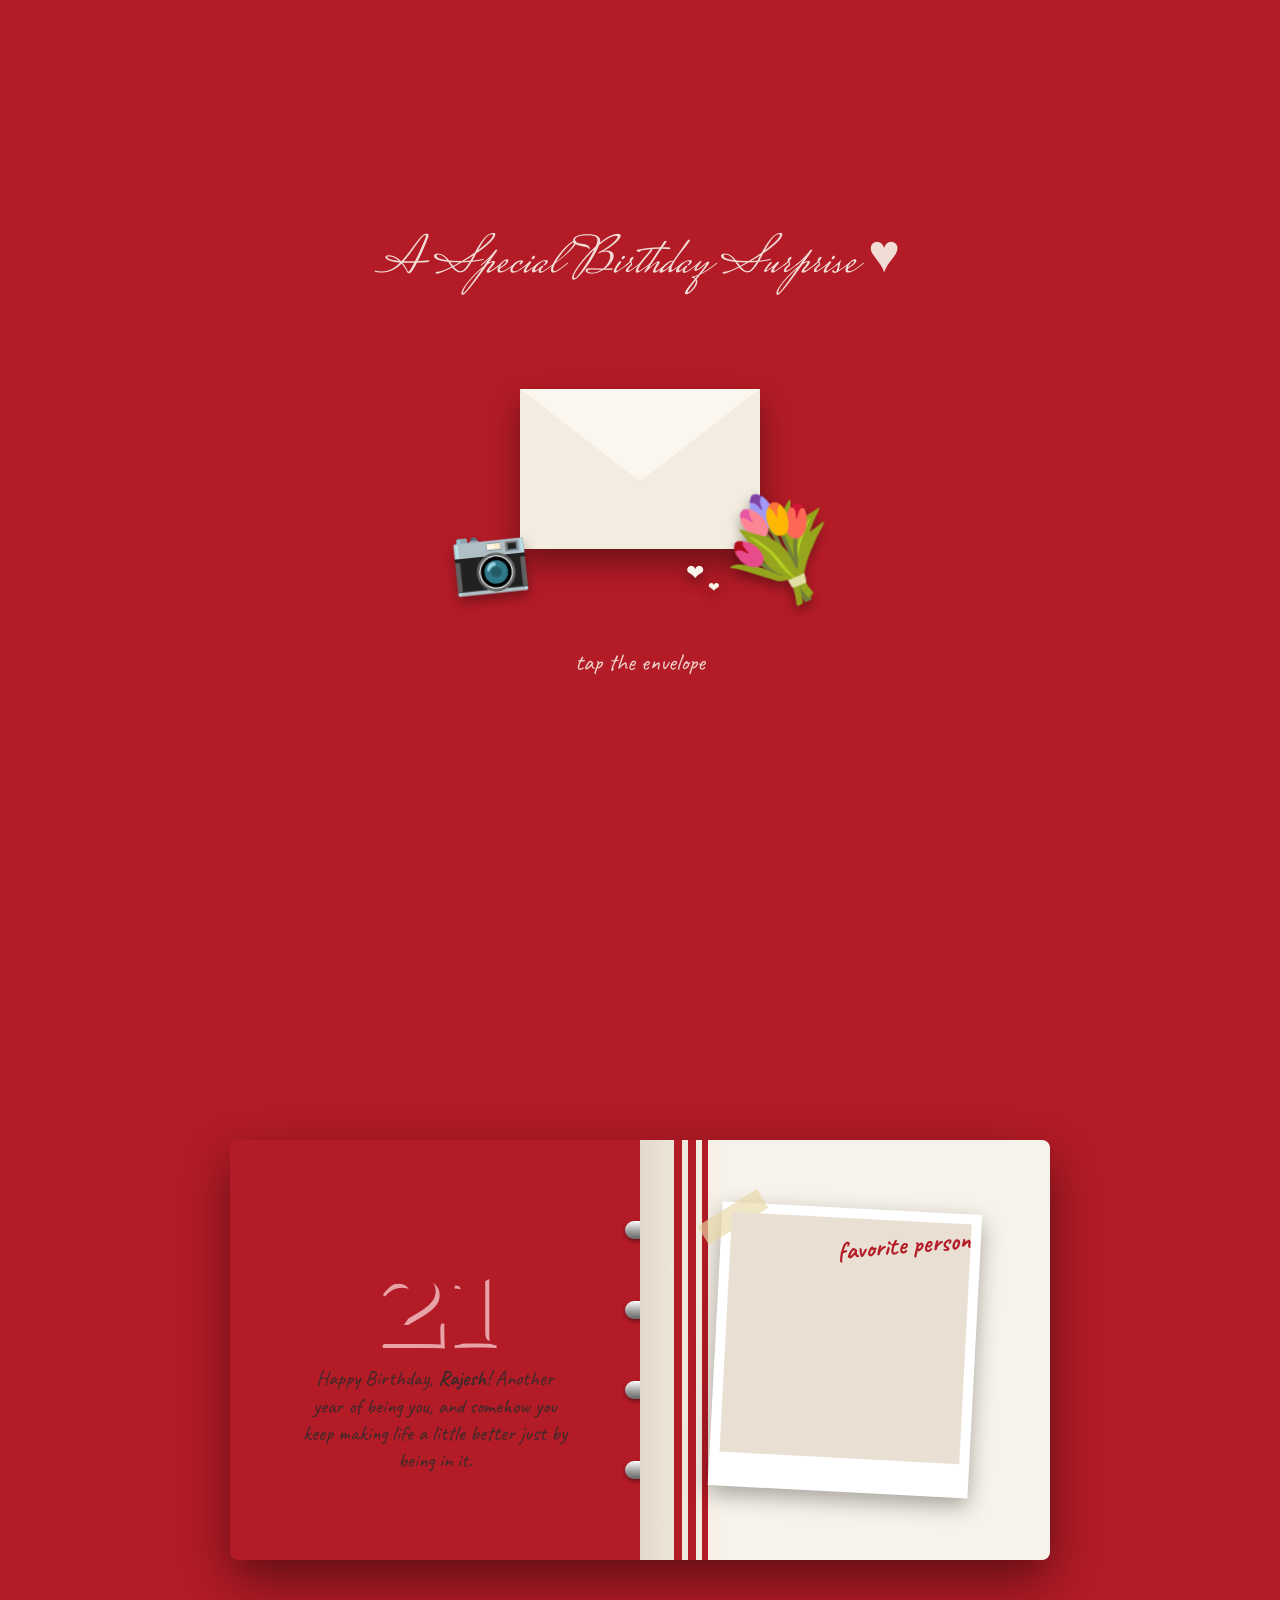
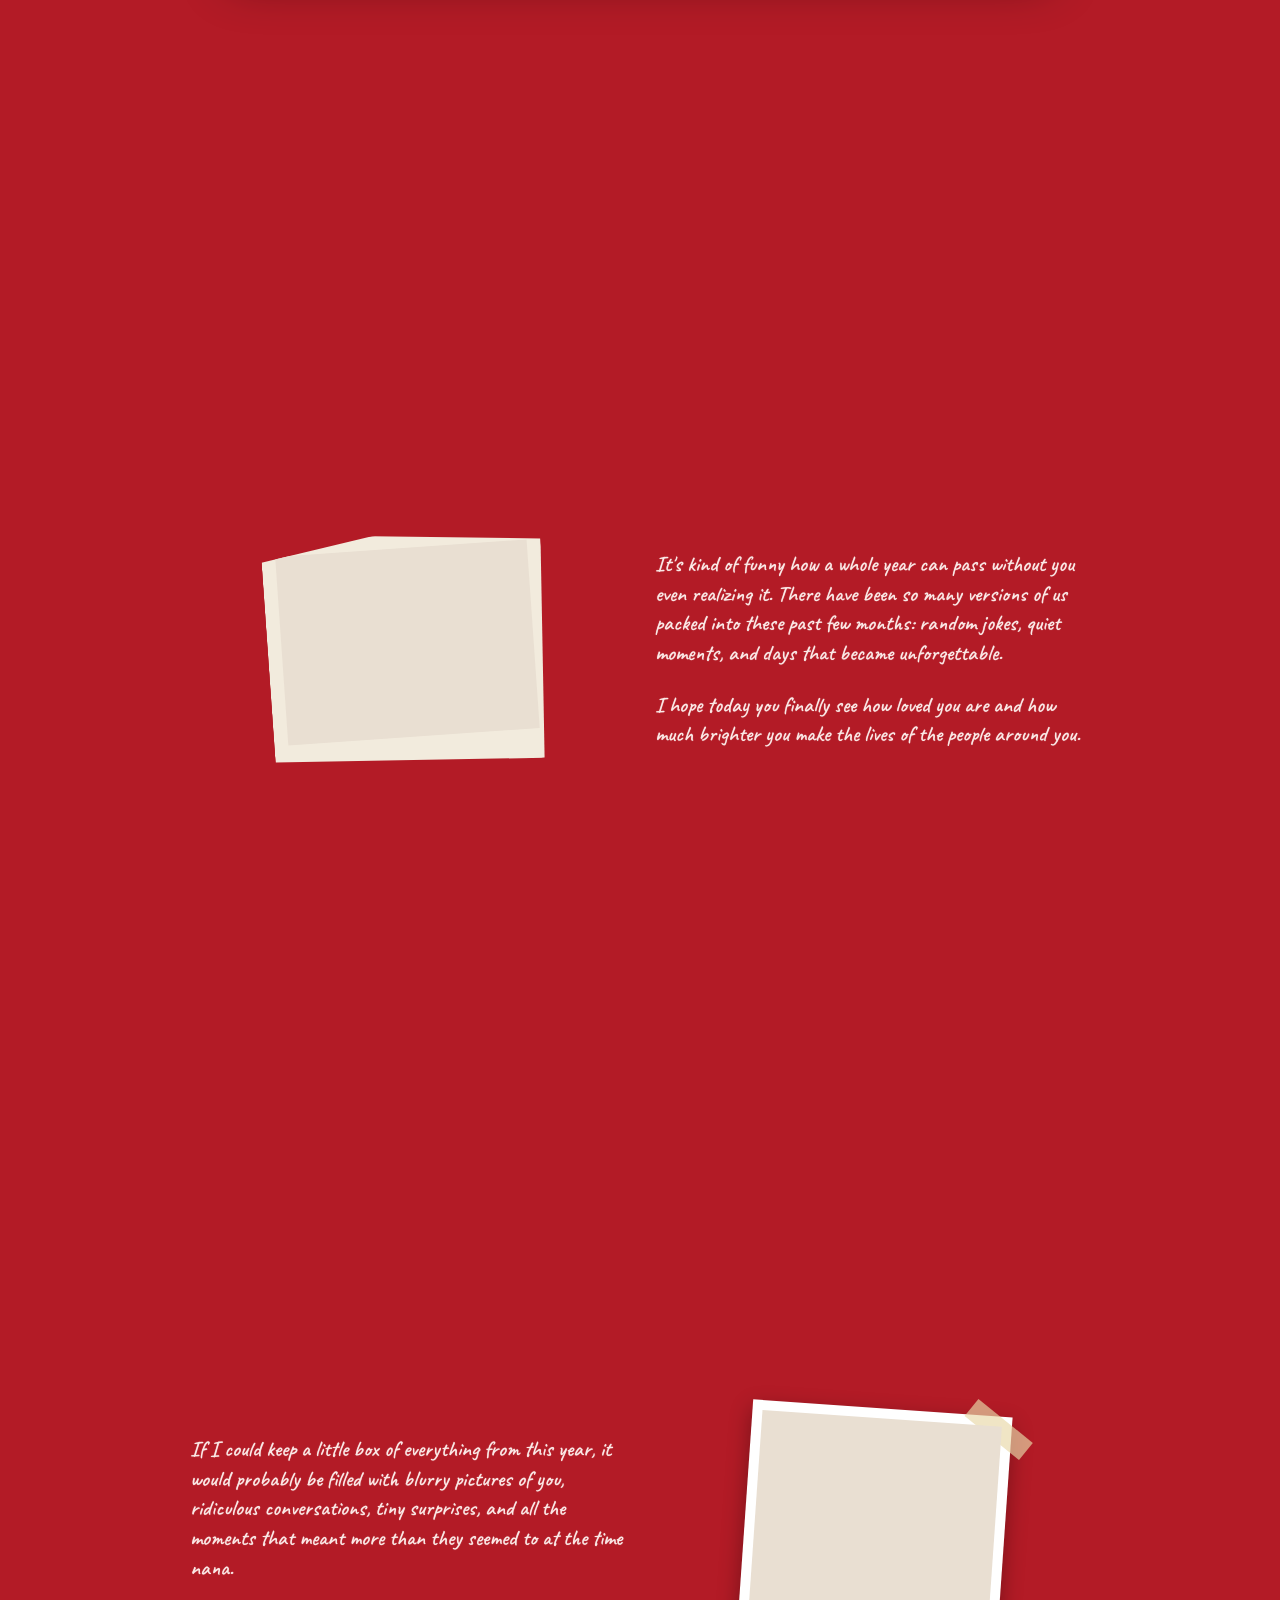
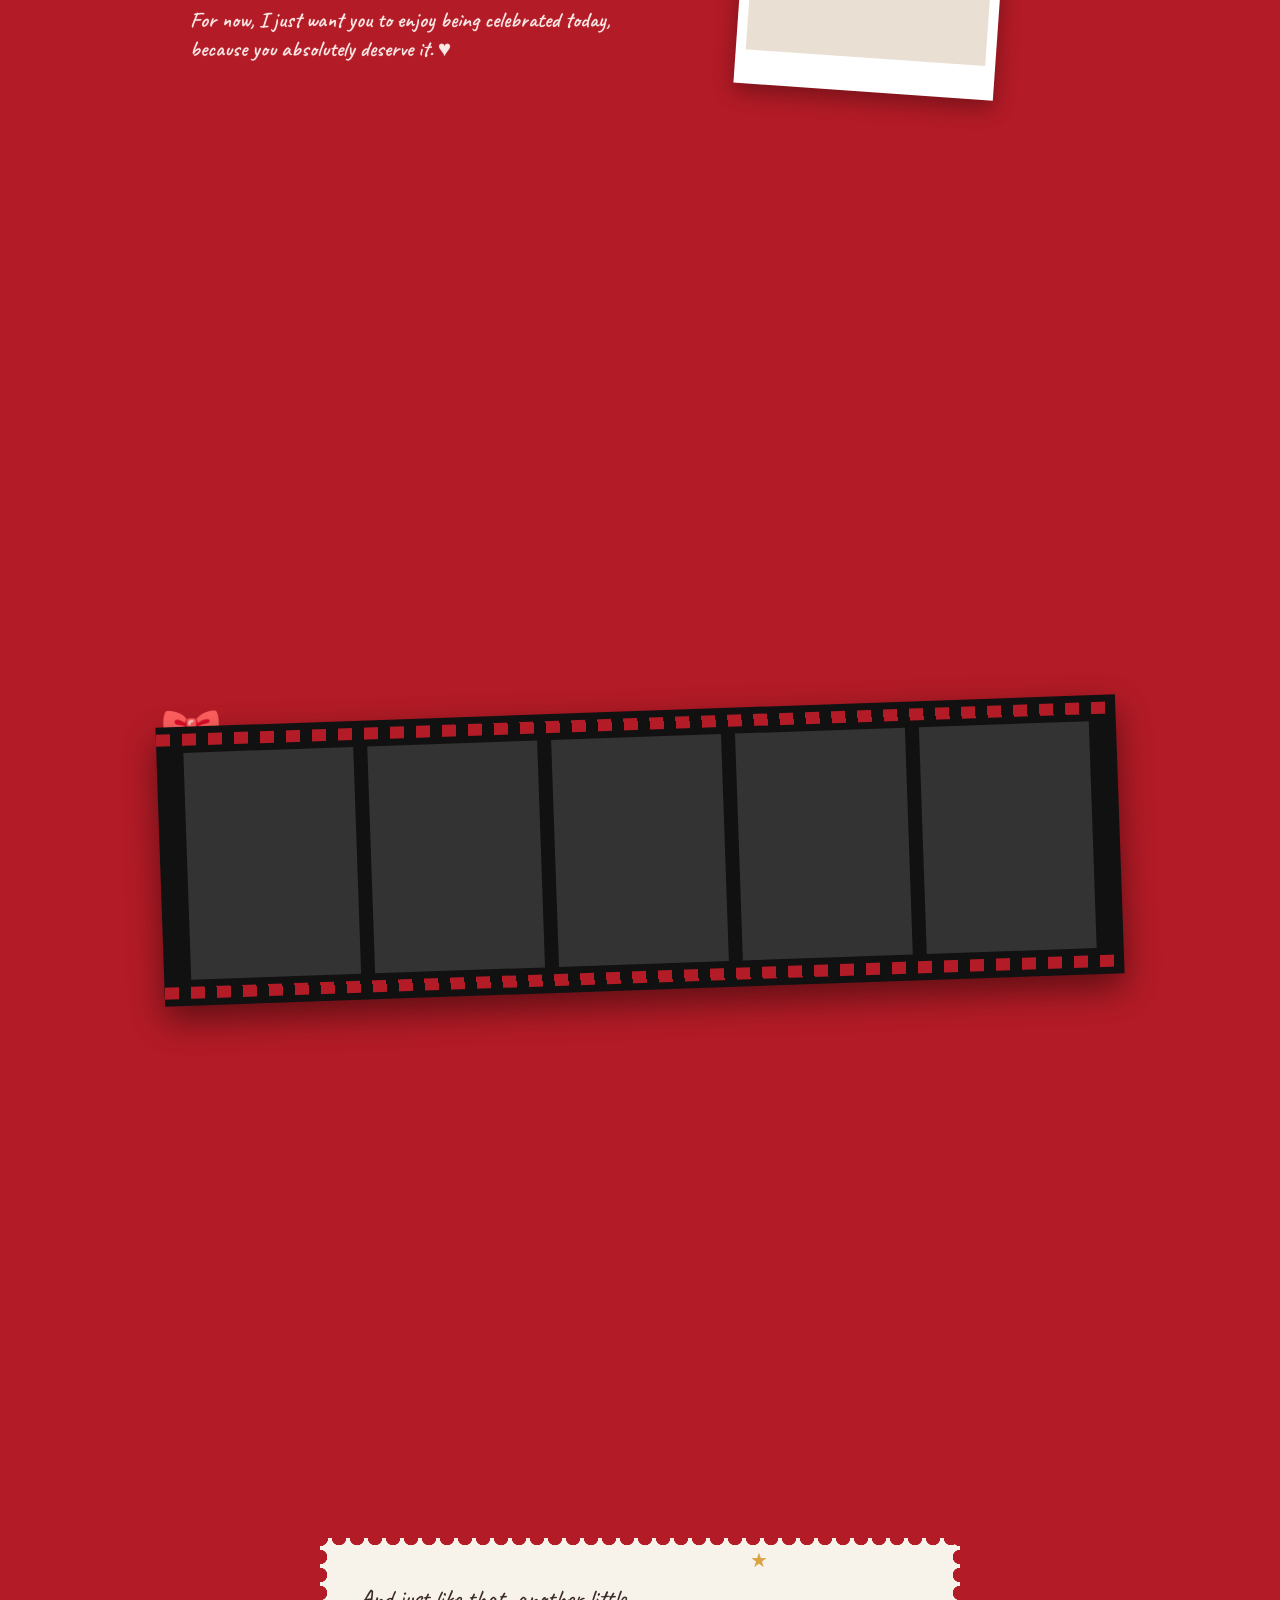
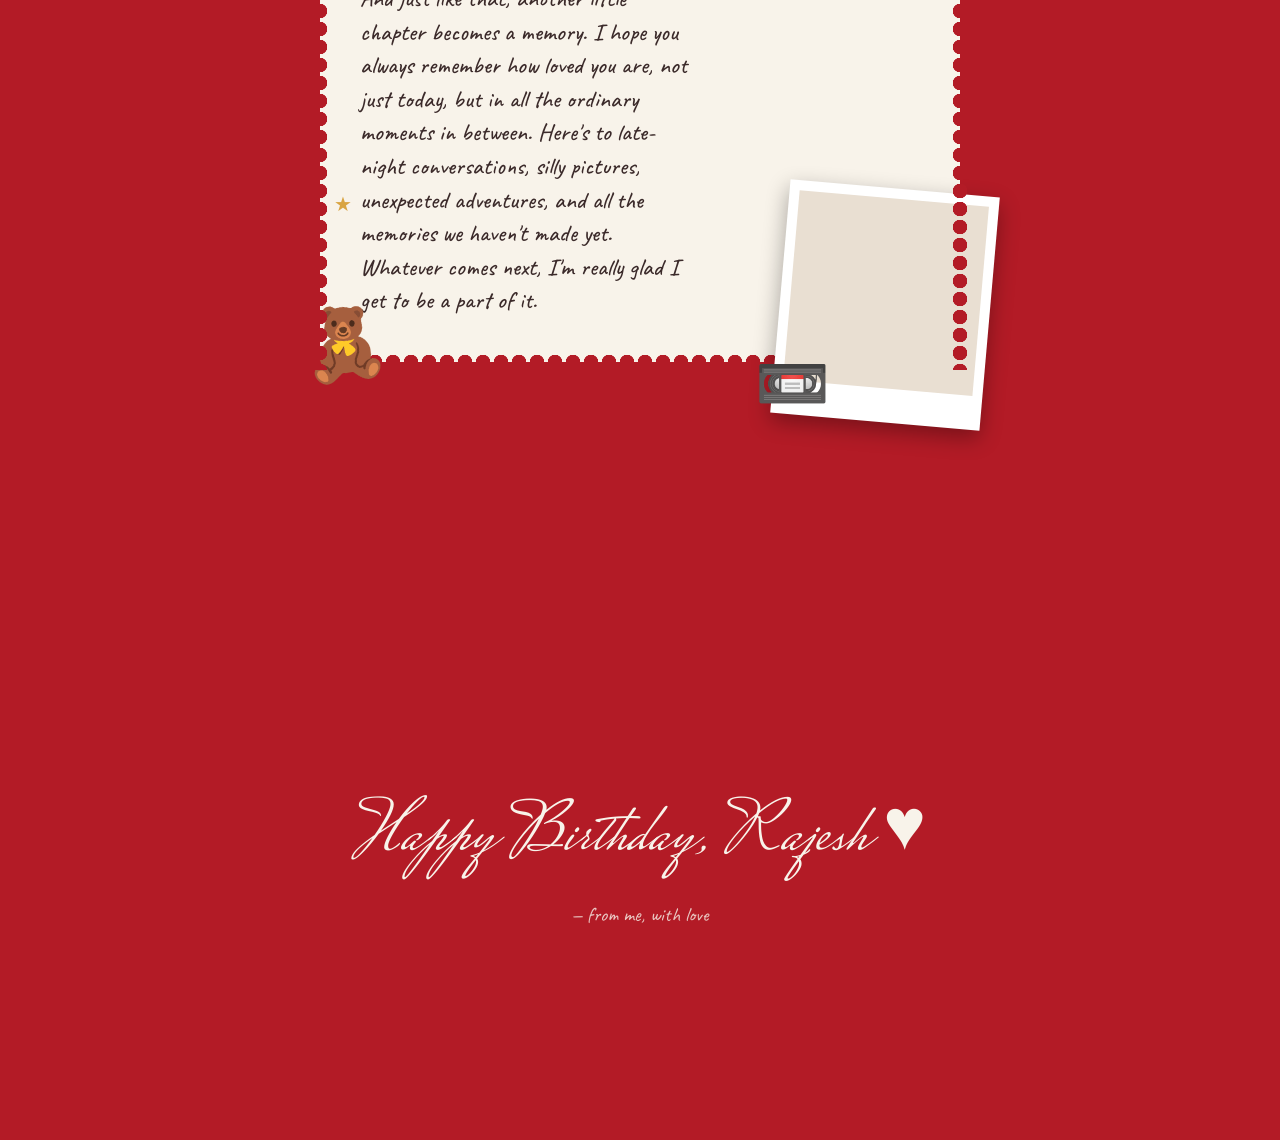
==== index.html @ aa7fc4a8 "Rename birthday.html to index.html" ====
<!DOCTYPE html>
<html lang="en">
<head>
<meta charset="utf-8">
<meta name="viewport" content="width=device-width, initial-scale=1, viewport-fit=cover">
<title>Happy Birthday</title>
<link rel="preconnect" href="https://fonts.googleapis.com">
<link href="https://fonts.googleapis.com/css2?family=Mrs+Saint+Delafield&family=Caveat:wght@500;700&family=Playfair+Display:wght@700;900&family=Special+Elite&display=swap" rel="stylesheet">
<style>
:root{--red:#b31b26;--red-d:#8f1420;--cream:#f8f3ea;--ink:#3b2a2a;--hand:'Caveat','Bradley Hand',cursive;--script:'Mrs Saint Delafield','Snell Roundhand',cursive;--serif:'Playfair Display',Georgia,serif;--type:'Special Elite','Courier New',monospace;box-sizing:border-box;padding-top:env(safe-area-inset-top,0px);padding-bottom:env(safe-area-inset-bottom,0px)}
@media (prefers-color-scheme:dark){:root:not([data-theme="light"]){--red:#9e1722;--red-d:#7a1019}}
:root[data-theme="dark"]{--red:#9e1722;--red-d:#7a1019}
*{box-sizing:border-box}
html{height:100%;scroll-padding-top:env(safe-area-inset-top,0px)}
body{margin:0;background:var(--red);color:var(--cream);font-family:var(--hand);font-size:22px;overflow-x:hidden}
body::before{content:"";position:fixed;inset:0 0 auto;height:env(safe-area-inset-top,0px);background:var(--red);z-index:10}
section{min-height:100vh;display:grid;place-items:center;padding:48px 20px;position:relative}
.paper{background:var(--cream);color:var(--ink)}
/* photos */
.photo{position:relative;background:#e9dfd2 center/cover no-repeat;cursor:pointer;display:grid;place-items:center;text-align:center;font:16px var(--hand);color:#7a6a63;overflow:hidden}
.photo input{display:none}
.photo.has span{display:none}
.polaroid{background:#fff;padding:10px 10px 34px;box-shadow:0 8px 22px #0005;width:min(260px,70vw)}
.polaroid .photo{aspect-ratio:1}
.tape{position:absolute;width:70px;height:22px;background:#e9d9a8aa;transform:rotate(-35deg)}
/* 1 hero */
#hero{text-align:center}
#hero h1{font:400 clamp(26px,5vw,34px) var(--script);margin:0 0 24px;opacity:.9;font-size:clamp(38px,8vw,54px)}
.scene{position:relative;width:min(380px,88vw);height:300px;margin:auto}
.env{position:absolute;left:50%;top:60px;width:240px;height:160px;margin-left:-120px;cursor:pointer;perspective:700px;border:0;background:none;padding:0}
.env .back{position:absolute;inset:0;background:#e7ddd0;border-radius:4px;box-shadow:0 14px 30px #0006}
.env .card{position:absolute;left:14px;right:14px;top:10px;height:140px;background:var(--cream);color:var(--ink);display:grid;place-items:center;font:400 44px/1 var(--script);transition:transform .9s .35s cubic-bezier(.3,.8,.3,1);z-index:2}
.env .front{position:absolute;inset:0;z-index:3;background:linear-gradient(#0000 0 0),var(--cream);clip-path:polygon(0 0,50% 55%,100% 0,100% 100%,0 100%);background:#f3ece0;pointer-events:none}
.env .flap{position:absolute;left:0;right:0;top:0;height:92px;background:#fbf7ef;clip-path:polygon(0 0,100% 0,50% 100%);transform-origin:top;transition:transform .5s,z-index 0s .25s;z-index:4;box-shadow:0 2px 6px #0003}
.env.open .flap{transform:rotateX(180deg);z-index:1}
.env.open .card{transform:translateY(-95px) rotate(-2deg)}
.sticker{position:absolute;font-size:64px;filter:drop-shadow(0 6px 6px #0005);pointer-events:none}
.s-cam{left:0;bottom:30px;transform:rotate(-6deg)}
.s-bq{right:-4px;bottom:20px;font-size:92px;transform:rotate(8deg)}
.s-h{font-size:22px}
.hint{margin-top:18px;font-size:24px;opacity:.85}
.hint.go{animation:bob 1.6s infinite}
@keyframes bob{50%{transform:translateY(6px)}}
/* 2 binder */
.binder{display:grid;grid-template-columns:1fr 1fr;width:min(820px,94vw);min-height:420px;border-radius:8px;box-shadow:0 20px 50px #0007;position:relative}
.binder .pg{padding:34px 30px;position:relative;display:flex;flex-direction:column;align-items:center;justify-content:center;text-align:center;gap:10px}
.binder .pg:first-child{border-radius:8px 0 0 8px;background:linear-gradient(90deg,var(--cream) 80%,#e4dacb)}
.binder .pg:last-child{border-radius:0 8px 8px 0;background:linear-gradient(270deg,var(--cream) 80%,#e4dacb)}
.rings{position:absolute;left:50%;top:0;bottom:0;width:30px;margin-left:-15px;display:flex;flex-direction:column;justify-content:space-around;padding:50px 0}
.rings i{height:18px;border-radius:9px;background:linear-gradient(#fff,#9a9a9a 60%,#666);box-shadow:0 2px 4px #0006}
.age{font:900 clamp(80px,16vw,130px)/1 var(--serif);color:var(--red);text-shadow:4px 4px 0 #e8a3a8}
.binder p{margin:0;max-width:30ch;font-size:21px;line-height:1.3;color:var(--ink)}
.bars{position:absolute;left:34px;top:0;bottom:0;width:34px;background:repeating-linear-gradient(90deg,var(--red) 0 8px,transparent 8px 14px)}
.fav{position:absolute;top:18px;right:10px;font:700 26px var(--hand);color:var(--red);transform:rotate(-8deg)}
/* 3 notes */
.notes{display:grid;grid-template-columns:1fr 1fr;gap:30px;align-items:center;width:min(900px,94vw)}
.rip{background:#f2ebdd;padding:14px 14px 30px;clip-path:polygon(0 8%,40% 0,100% 6%,96% 100%,0 94%);transform:rotate(-4deg);width:min(280px,70vw);justify-self:center}
.rip .photo{aspect-ratio:4/3}
.txt{font:500 22px/1.35 var(--hand);color:#fbe9e6;text-shadow:0 0 1px #fff8;max-width:44ch}
.txt+.txt{margin-top:22px}
/* 4 film */
.film{width:min(960px,110vw);background:#111;padding:26px 0;transform:rotate(-2deg);position:relative;box-shadow:0 14px 34px #0007;display:flex;gap:14px;overflow:hidden;justify-content:center}
.film::before,.film::after{content:"";position:absolute;left:0;right:0;height:12px;background:repeating-linear-gradient(90deg,var(--red) 0 14px,transparent 14px 26px)}
.film::before{top:7px}.film::after{bottom:7px}
.film .photo{width:min(170px,26vw);aspect-ratio:3/4;background-color:#333;color:#aaa}
.bow{position:absolute;left:calc(50% - 480px);top:-8px;font-size:50px}
@media (max-width:1000px){.bow{display:none}}
.film-wrap{position:relative;width:100%;display:flex;justify-content:center}
.slide-in{transform:translateX(60px) rotate(-2deg);opacity:0;transition:all 1.1s cubic-bezier(.2,.8,.2,1)}
.slide-in.in{transform:rotate(-2deg);opacity:1}
/* 5 stamp */
.stamp{position:relative;width:min(640px,90vw);padding:44px 40px;background:var(--cream);color:var(--ink);margin:30px}
.stamp::before,.stamp::after{content:"";position:absolute;pointer-events:none}
.stamp::before{left:-8px;right:-8px;top:-8px;bottom:-8px;background:radial-gradient(circle,var(--red) 7px,transparent 7.5px) 0 0/18px 16px repeat-x,radial-gradient(circle,var(--red) 7px,transparent 7.5px) 0 100%/18px 16px repeat-x}
.stamp::after{top:-8px;bottom:-8px;left:-8px;right:-8px;background:radial-gradient(circle,var(--red) 7px,transparent 7.5px) 0 0/16px 18px repeat-y,radial-gradient(circle,var(--red) 7px,transparent 7.5px) 100% 0/16px 18px repeat-y}
.stamp p{font:500 24px/1.4 var(--hand);margin:0;max-width:30ch}
.stamp .polaroid{position:absolute;right:-30px;bottom:-60px;transform:rotate(5deg);width:210px}
.stamp .tp{position:absolute;left:-20px;bottom:-26px;font-size:70px;transform:rotate(-8deg)}
.stamp .ca{position:absolute;right:130px;bottom:-60px;font-size:60px;z-index:2}
.stamp .st{position:absolute;color:#d9a441;font-size:20px}
@media (max-width:640px){.binder,.notes{grid-template-columns:1fr}.binder .pg:first-child{border-radius:8px 8px 0 0;background:var(--cream)}.binder .pg:last-child{border-radius:0 0 8px 8px;background:var(--cream)}.rings,.bars{display:none}.stamp{padding:34px 26px 130px}.stamp .polaroid{right:-6px;width:170px}.stamp .ca{right:110px}.film .photo:nth-child(n+4){display:none}}
.end{text-align:center;font:400 clamp(44px,10vw,72px) var(--script);padding-bottom:30px}
.end small{display:block;font:20px var(--hand);opacity:.8;margin-top:8px}
.music{position:fixed;right:14px;bottom:calc(14px + env(safe-area-inset-bottom,0px));z-index:11;border:0;border-radius:24px;padding:10px 16px;background:var(--cream);color:var(--red);font:700 18px var(--hand);cursor:pointer;box-shadow:0 4px 12px #0005}
.music:focus-visible,.env:focus-visible,.photo:focus-within{outline:3px solid #fff;outline-offset:3px}
@media (prefers-reduced-motion:reduce){*{animation:none!important;transition:none!important}}
</style>
</head>
<body>

<!-- 1 · Envelope -->
<section id="hero">
  <div>
    <h1 id="lead">Imagine opening this on your birthday ♥</h1>
    <div class="scene">
      <button class="env" id="env" aria-label="Open the envelope">
        <div class="back"></div>
        <div class="card"><span>Happy<br>Birthday Nana</span></div>
        <div class="front"></div>
        <div class="flap"></div>
      </button>
      <span class="sticker s-cam">📷</span>
      <span class="sticker s-bq">💐</span>
      <span class="sticker s-h" style="left:62%;top:230px">❤</span>
      <span class="sticker s-h" style="left:68%;top:250px;font-size:14px">❤</span>
    </div>
    <div class="hint" id="hint">tap the envelope</div>
  </div>
</section>

<!-- 2 · Binder -->
<section>
  <div class="binder">
    <div class="rings"><i></i><i></i><i></i><i></i></div>
    <div class="pg">
      <div class="age" id="age">20</div>
      <p id="m1">Happy Birthday, <b id="nm">Name</b>! Another year of being you, and somehow you keep making life a little better just by being in it.</p>
    </div>
    <div class="pg">
      <div class="bars"></div>
      <div class="polaroid" style="transform:rotate(3deg);position:relative">
        <span class="tape" style="left:-24px;top:4px"></span>
        <label class="photo"><input type="file" accept="image/*"><span>tap to add<br>your photo</span></label>
        <span class="fav">favorite person</span>
      </div>
    </div>
  </div>
</section>

<!-- 3 · Notes -->
<section>
  <div class="notes">
    <div class="rip"><label class="photo"><input type="file" accept="image/*"><span>add photo</span></label></div>
    <div>
      <p class="txt" id="t1">It's kind of funny how a whole year can pass without you even realizing it. There have been so many versions of us packed into these past few months: random jokes, quiet moments, and days that became unforgettable.</p>
      <p class="txt" id="t2">I hope today you finally see how loved you are and how much brighter you make the lives of the people around you.</p>
    </div>
  </div>
</section>

<section>
  <div class="notes">
    <div>
      <p class="txt" id="t3">If I could keep a little box of everything from this year, it would probably be filled with blurry pictures of you, ridiculous conversations, tiny surprises, and all the moments that meant more than they seemed to at the time nana.</p>
      <p class="txt" id="t4">For now, I just want you to enjoy being celebrated today, because you absolutely deserve it. ♥</p>
    </div>
    <div class="polaroid" style="transform:rotate(4deg);justify-self:center">
      <span class="tape" style="right:-22px;top:2px;transform:rotate(35deg)"></span>
      <label class="photo"><input type="file" accept="image/*"><span>add photo</span></label>
    </div>
  </div>
</section>

<!-- 4 · Film strip -->
<section>
  <div class="film-wrap">
    <span class="bow">🎀</span>
    <div class="film slide-in" id="film">
      <label class="photo"><input type="file" accept="image/*"><span>photo 1</span></label>
      <label class="photo"><input type="file" accept="image/*"><span>photo 2</span></label>
      <label class="photo"><input type="file" accept="image/*"><span>photo 3</span></label>
      <label class="photo"><input type="file" accept="image/*"><span>photo 4</span></label>
      <label class="photo"><input type="file" accept="image/*"><span>photo 5</span></label>
    </div>
  </div>
</section>

<!-- 5 · Stamp note -->
<section>
  <div class="stamp">
    <span class="st" style="left:14px;top:60%">★</span><span class="st" style="right:30%;top:10px">★</span>
    <p id="t5">And just like that, another little chapter becomes a memory. I hope you always remember how loved you are, not just today, but in all the ordinary moments in between. Here's to late-night conversations, silly pictures, unexpected adventures, and all the memories we haven't made yet. Whatever comes next, I'm really glad I get to be a part of it.</p>
    <span class="tp">🧸</span><span class="ca">📼</span>
    <div class="polaroid">
      <label class="photo"><input type="file" accept="image/*"><span>add photo</span></label>
    </div>
  </div>
</section>

<section style="min-height:60vh"><div class="end">Happy Birthday, <span id="nm2">Name</span> ♥<small>— from me, with love</small></div></section>

<button class="music" id="music" hidden>♪ add song</button>
<input type="file" id="song" accept="audio/*" hidden>

<script>
// ===== EDIT YOUR DETAILS HERE =====
const CONFIG = {
  name: "Rajesh",
  age: "21",
  lead: "A Special Birthday Surprise ♥",
  photos: [
    "photos/1.jpeg",
    "photos/2.jpeg",
    "photos/3.jpeg",
    "photos/4.jpeg",
    "photos/5.jpeg",
    "photos/6.jpeg",
    "photos/7.jpeg",
    "photos/8.jpeg",
    "photos/9.jpeg"
  ],
  messages: {} // optional: { m1:"...", t1:"...", t2:"...", t3:"...", t4:"...", t5:"..." }
};
// ==================================
const $=id=>document.getElementById(id);
$('nm').textContent=$('nm2').textContent=CONFIG.name;
$('age').textContent=CONFIG.age;
$('lead').textContent=CONFIG.lead;
for(const k in CONFIG.messages){const e=$(k);if(e)e.textContent=CONFIG.messages[k]}

// envelope
const env=$('env'),hint=$('hint');
env.addEventListener('click',()=>{
  const o=env.classList.toggle('open');
  hint.textContent=o?'scroll down ↓':'tap the envelope';
  hint.classList.toggle('go',o);
  $('music').hidden=false;
});

// photo pickers: tap any frame to use your own picture
document.querySelectorAll('.photo input').forEach(inp=>{
  inp.addEventListener('change',()=>{
    const f=inp.files[0];if(!f)return;
    const p=inp.parentElement;
    p.style.backgroundImage='url('+URL.createObjectURL(f)+')';
    p.classList.add('has');
  });
});
// Automatically display saved photos
document.querySelectorAll('.photo').forEach((p, i) => {
  const src = CONFIG.photos[i];

  if (src) {
    p.style.backgroundImage = `url("${src}")`;
    p.classList.add('has');
  }
});

// film strip slides in once
new IntersectionObserver((es,ob)=>es.forEach(e=>{if(e.isIntersecting){e.target.classList.add('in');ob.unobserve(e.target)}}),{threshold:.4}).observe($('film'));


 //background music
</script>

<!-- Background Birthday Music -->
<audio id="birthdayMusic" loop>
    <source src="birthday.mp3" type="audio/mpeg">
</audio>

<script>
const music = document.getElementById("birthdayMusic");

// Start music when the user first interacts with the page
function startMusic() {
    music.play().catch(error => {
        console.log("Music playback:", error);
    });

    document.removeEventListener("click", startMusic);
}

document.addEventListener("click", startMusic);
</script>

</body>
</html>
</script>
</body>
</html>
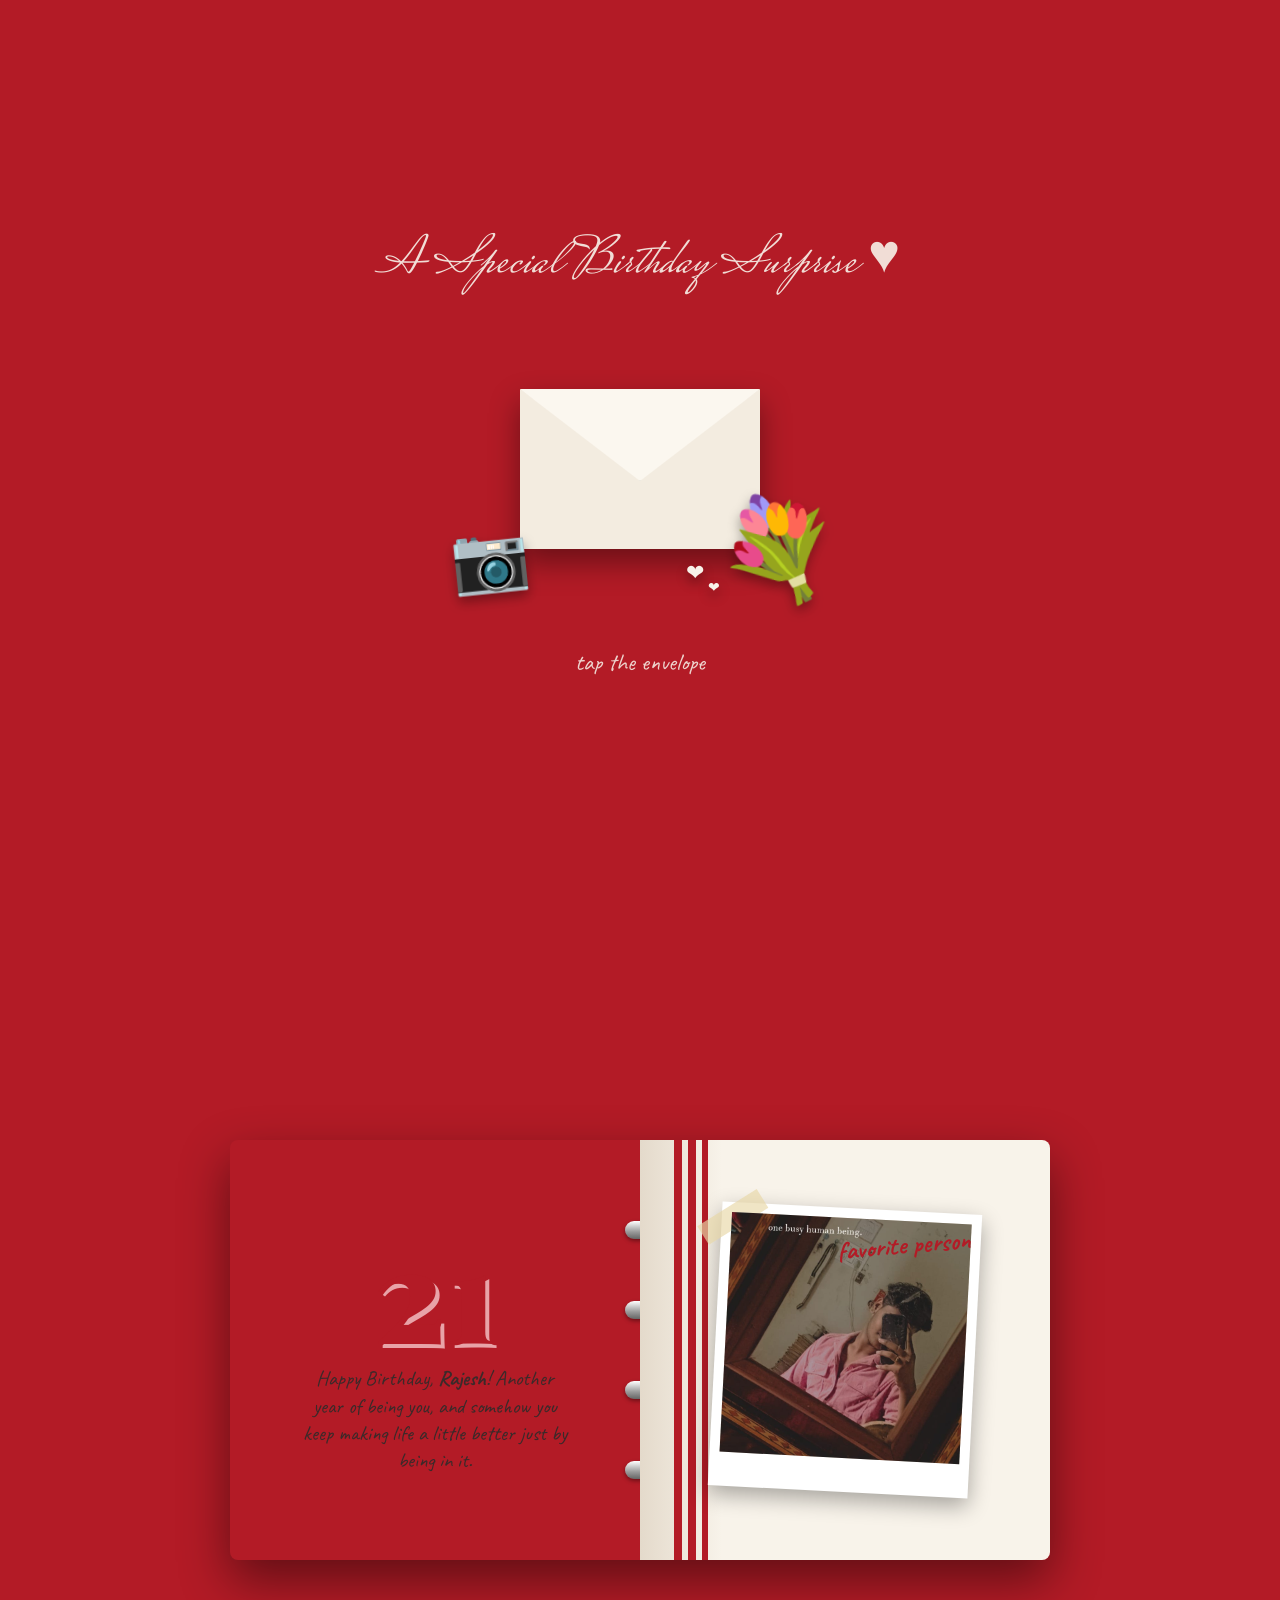
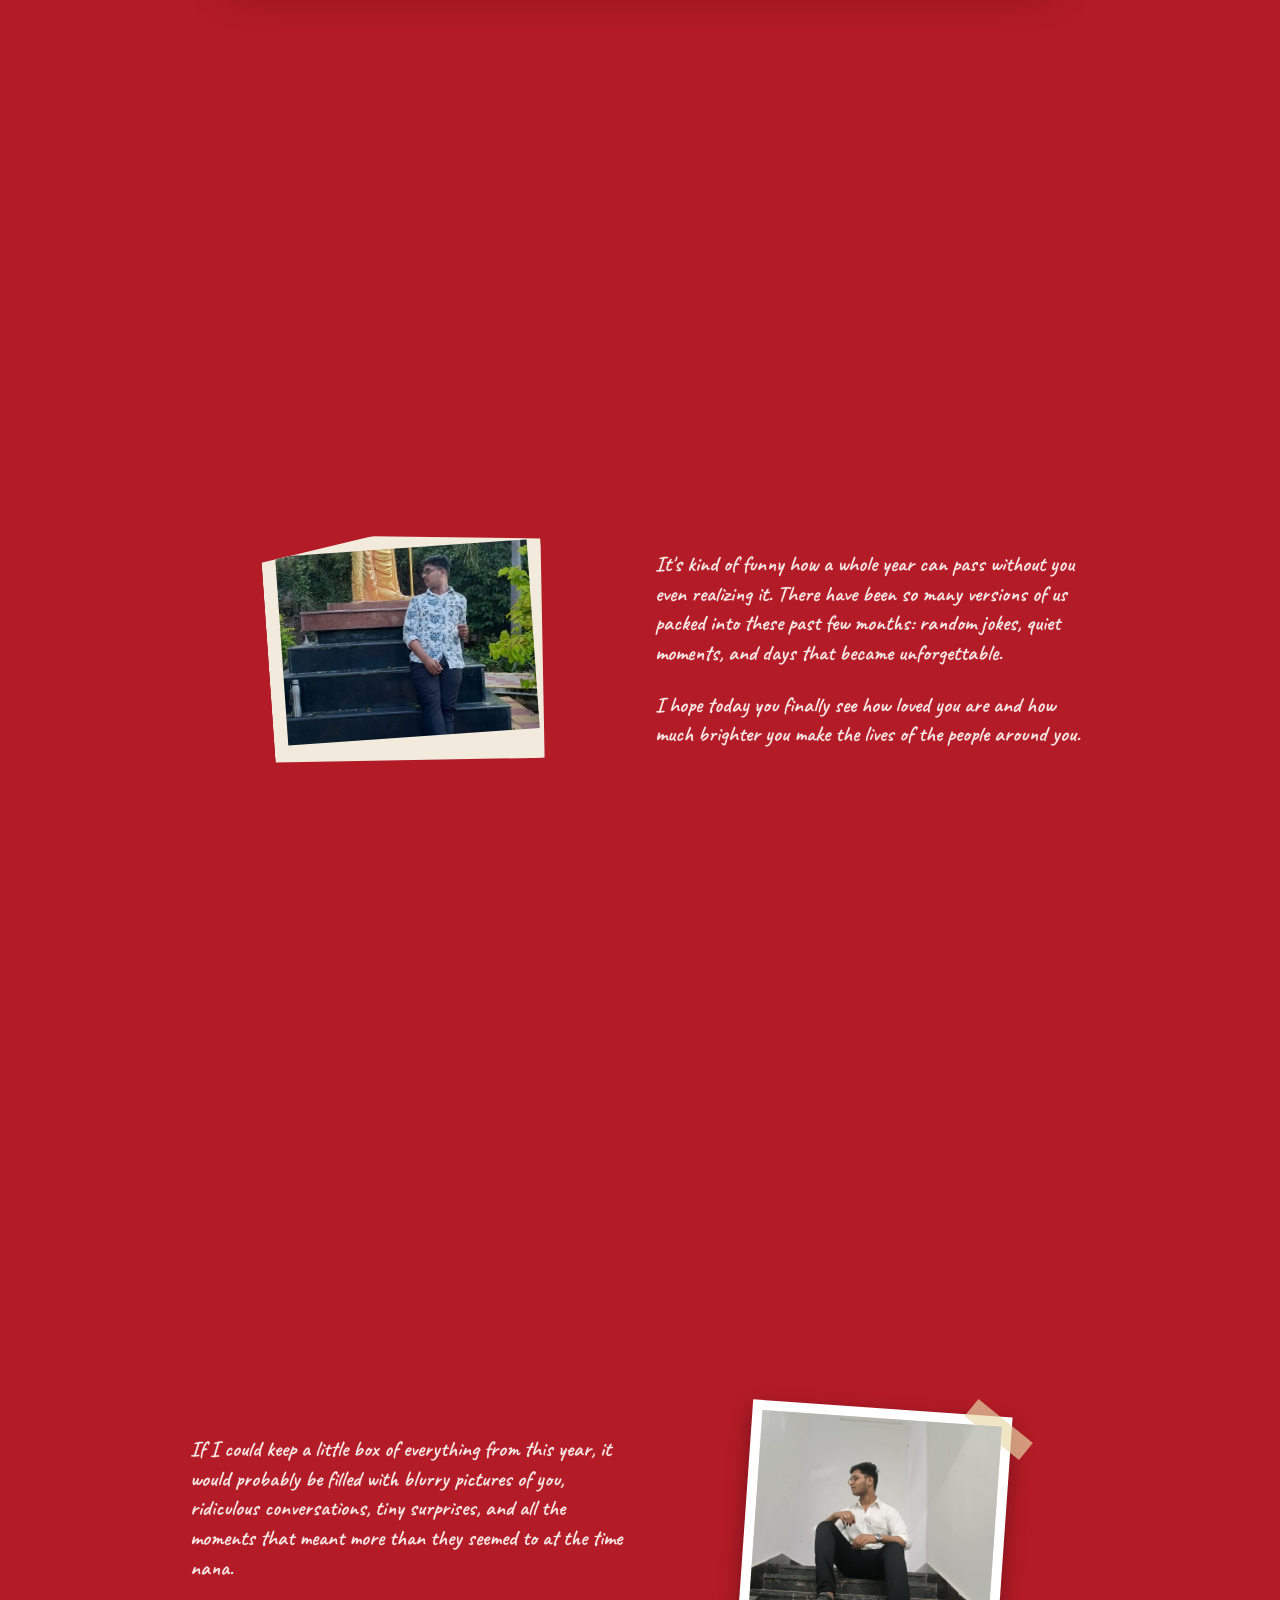
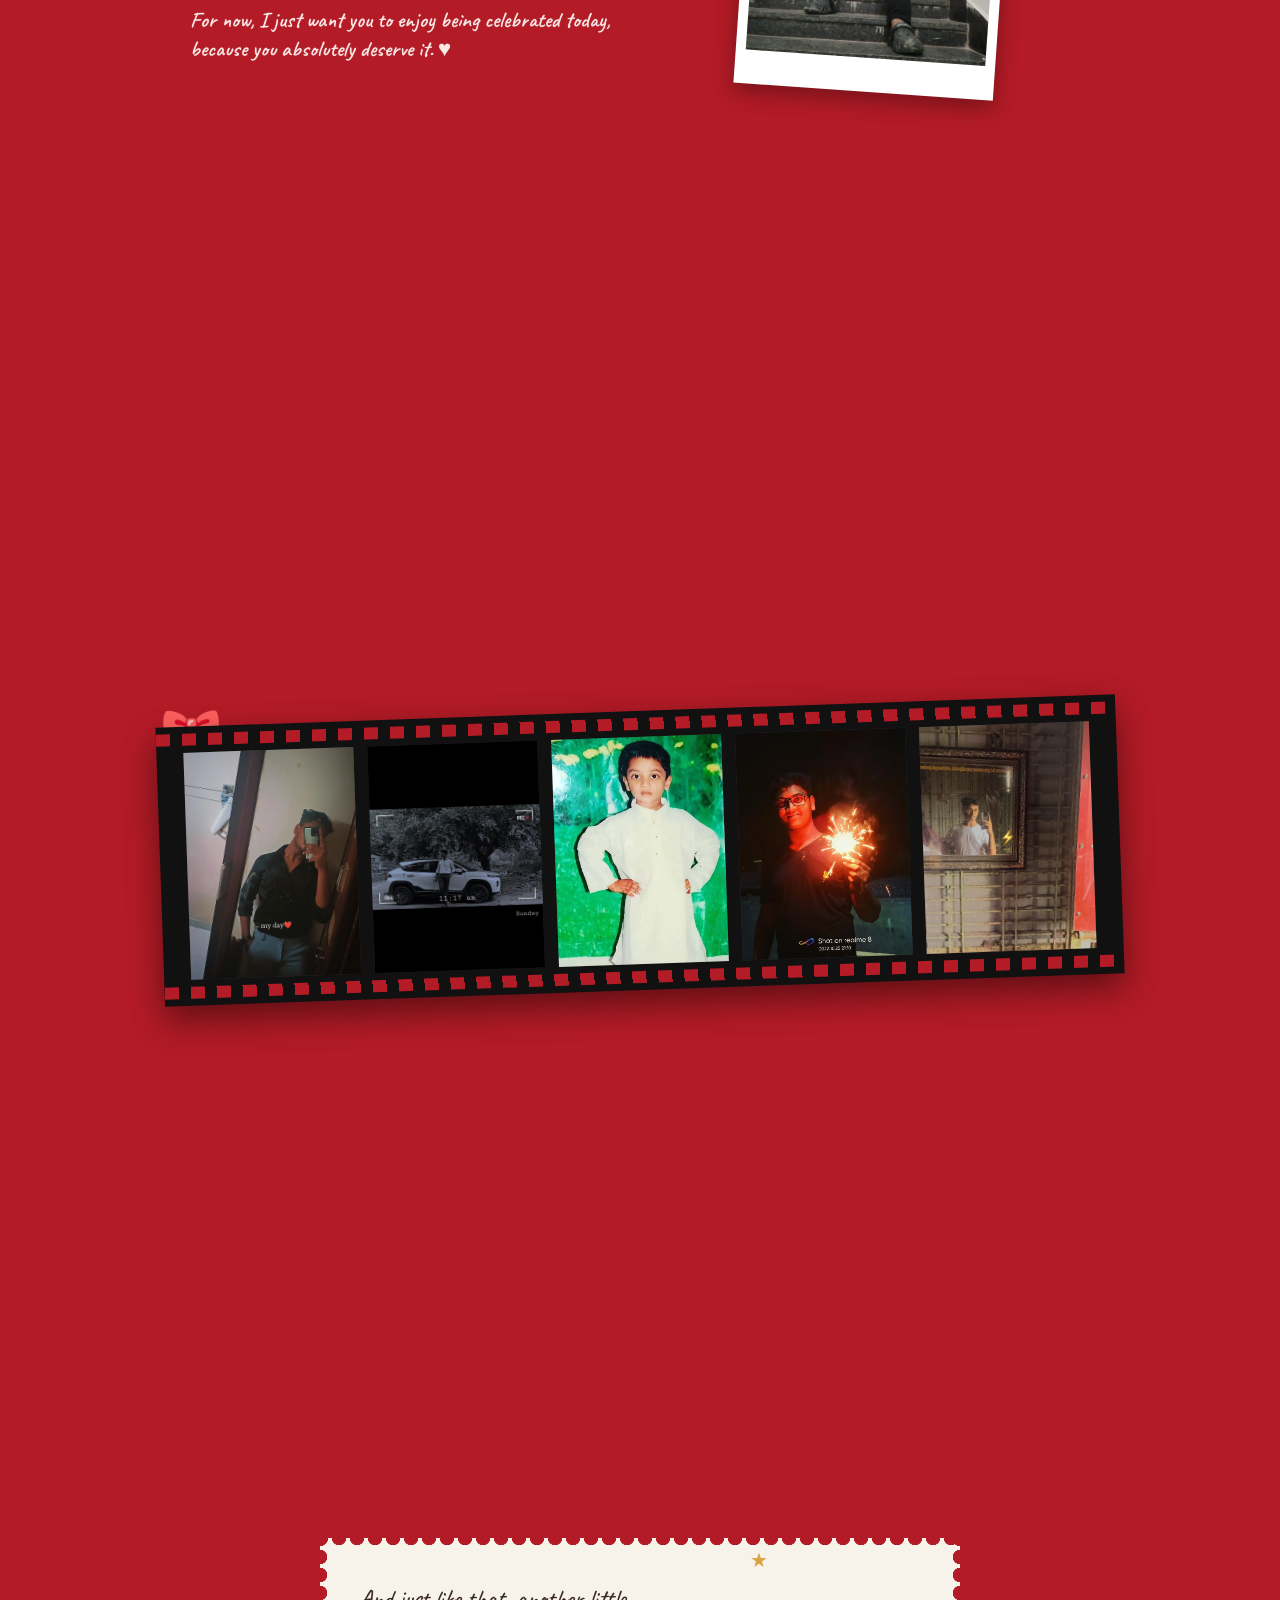
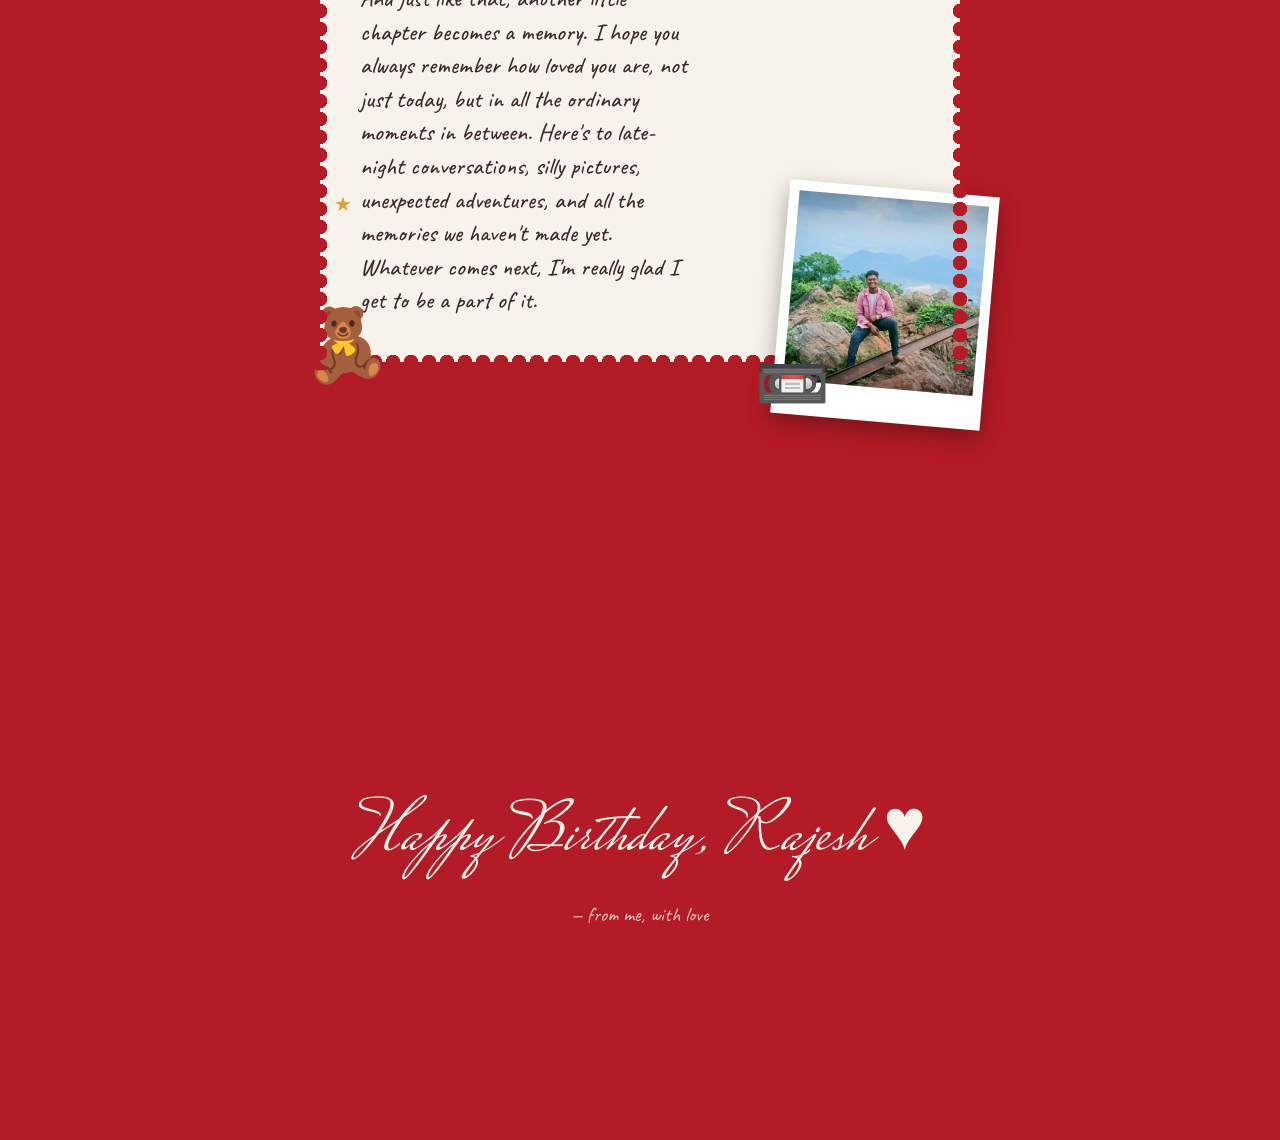
==== commit 3fc4e244: "Fix HTML encoding issues in index.html" ====
--- a/index.html
+++ b/index.html
@@ -189,16 +189,16 @@
   age: "21",
   lead: "A Special Birthday Surprise ♥",
   photos: [
-    "photos/1.jpeg",
-    "photos/2.jpeg",
-    "photos/3.jpeg",
-    "photos/4.jpeg",
-    "photos/5.jpeg",
-    "photos/6.jpeg",
-    "photos/7.jpeg",
-    "photos/8.jpeg",
-    "photos/9.jpeg"
-  ],
+    "1.jpeg",
+    "2.jpeg",
+    "3.jpeg",
+    "4.jpeg",
+    "5.jpeg",
+    "6.jpeg",
+    "7.jpeg",
+    "8.jpeg",
+    "9.jpeg"
+],
   messages: {} // optional: { m1:"...", t1:"...", t2:"...", t3:"...", t4:"...", t5:"..." }
 };
 // ==================================
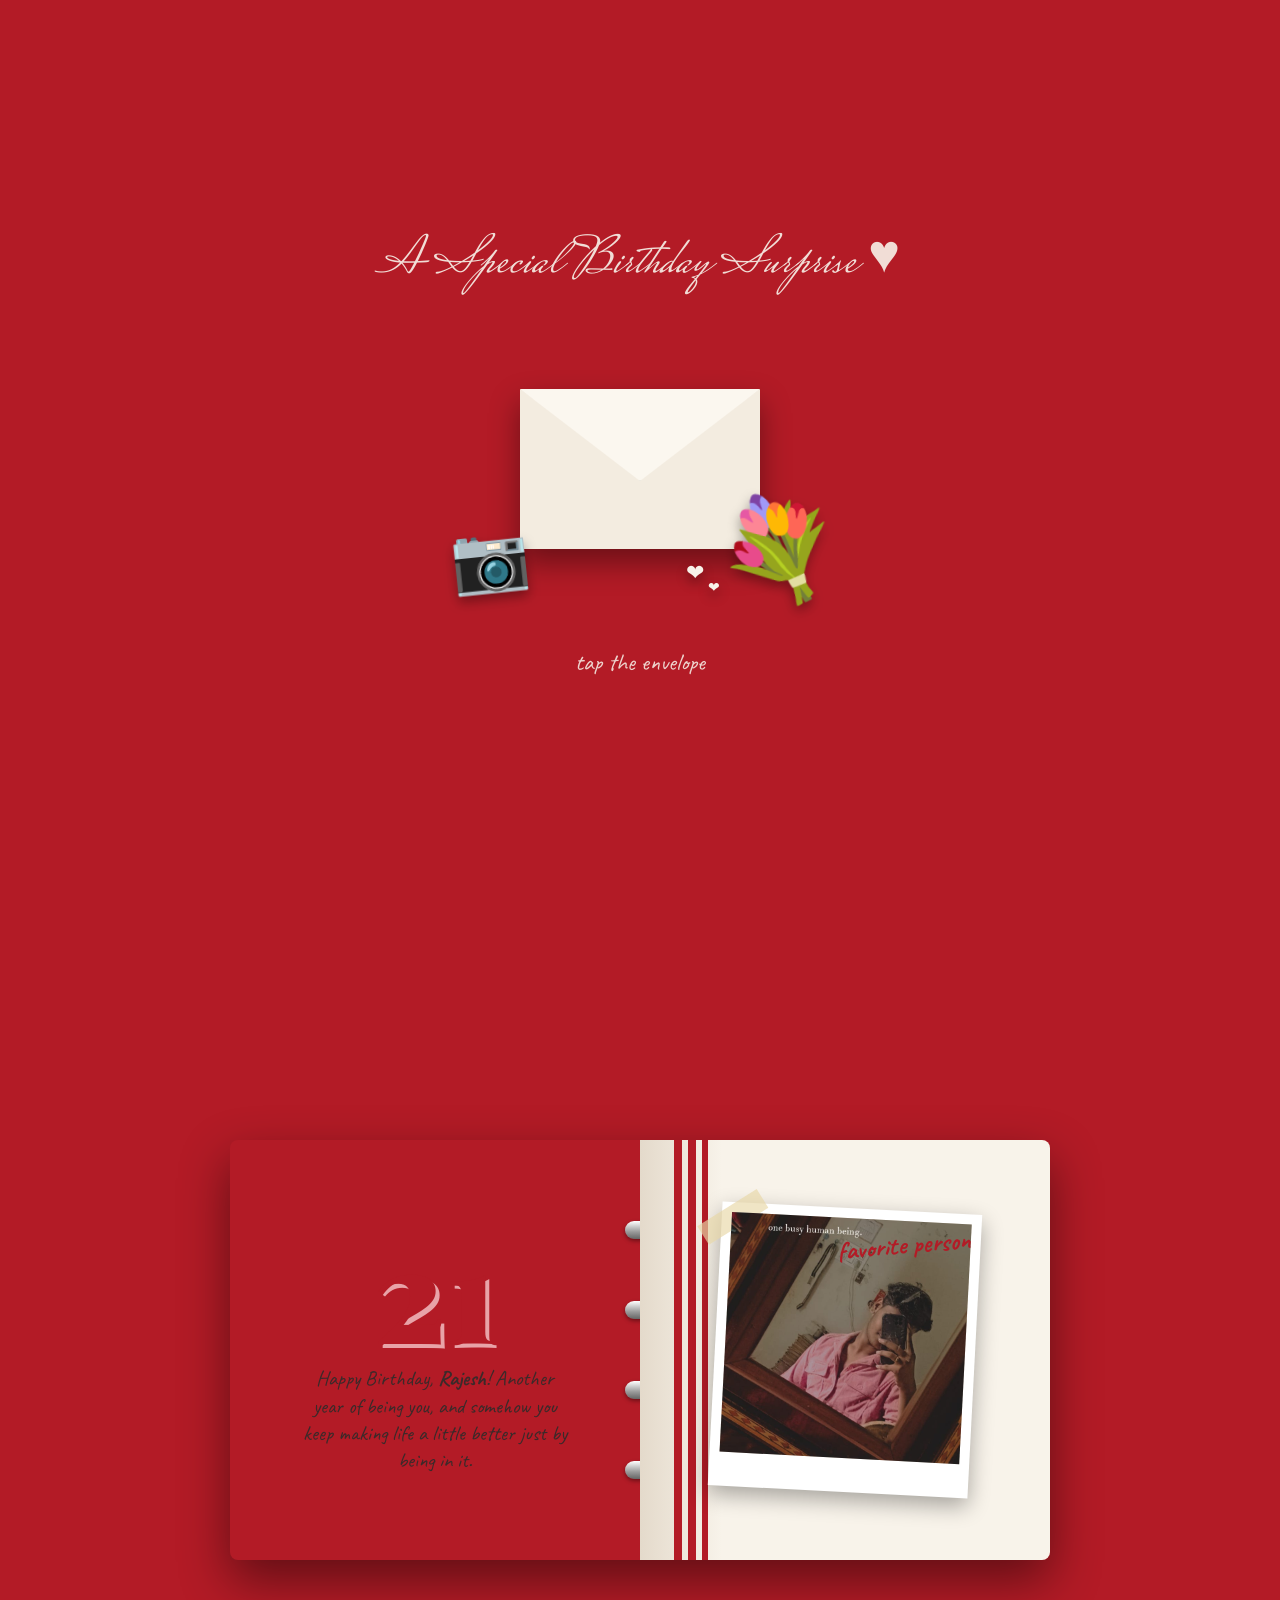
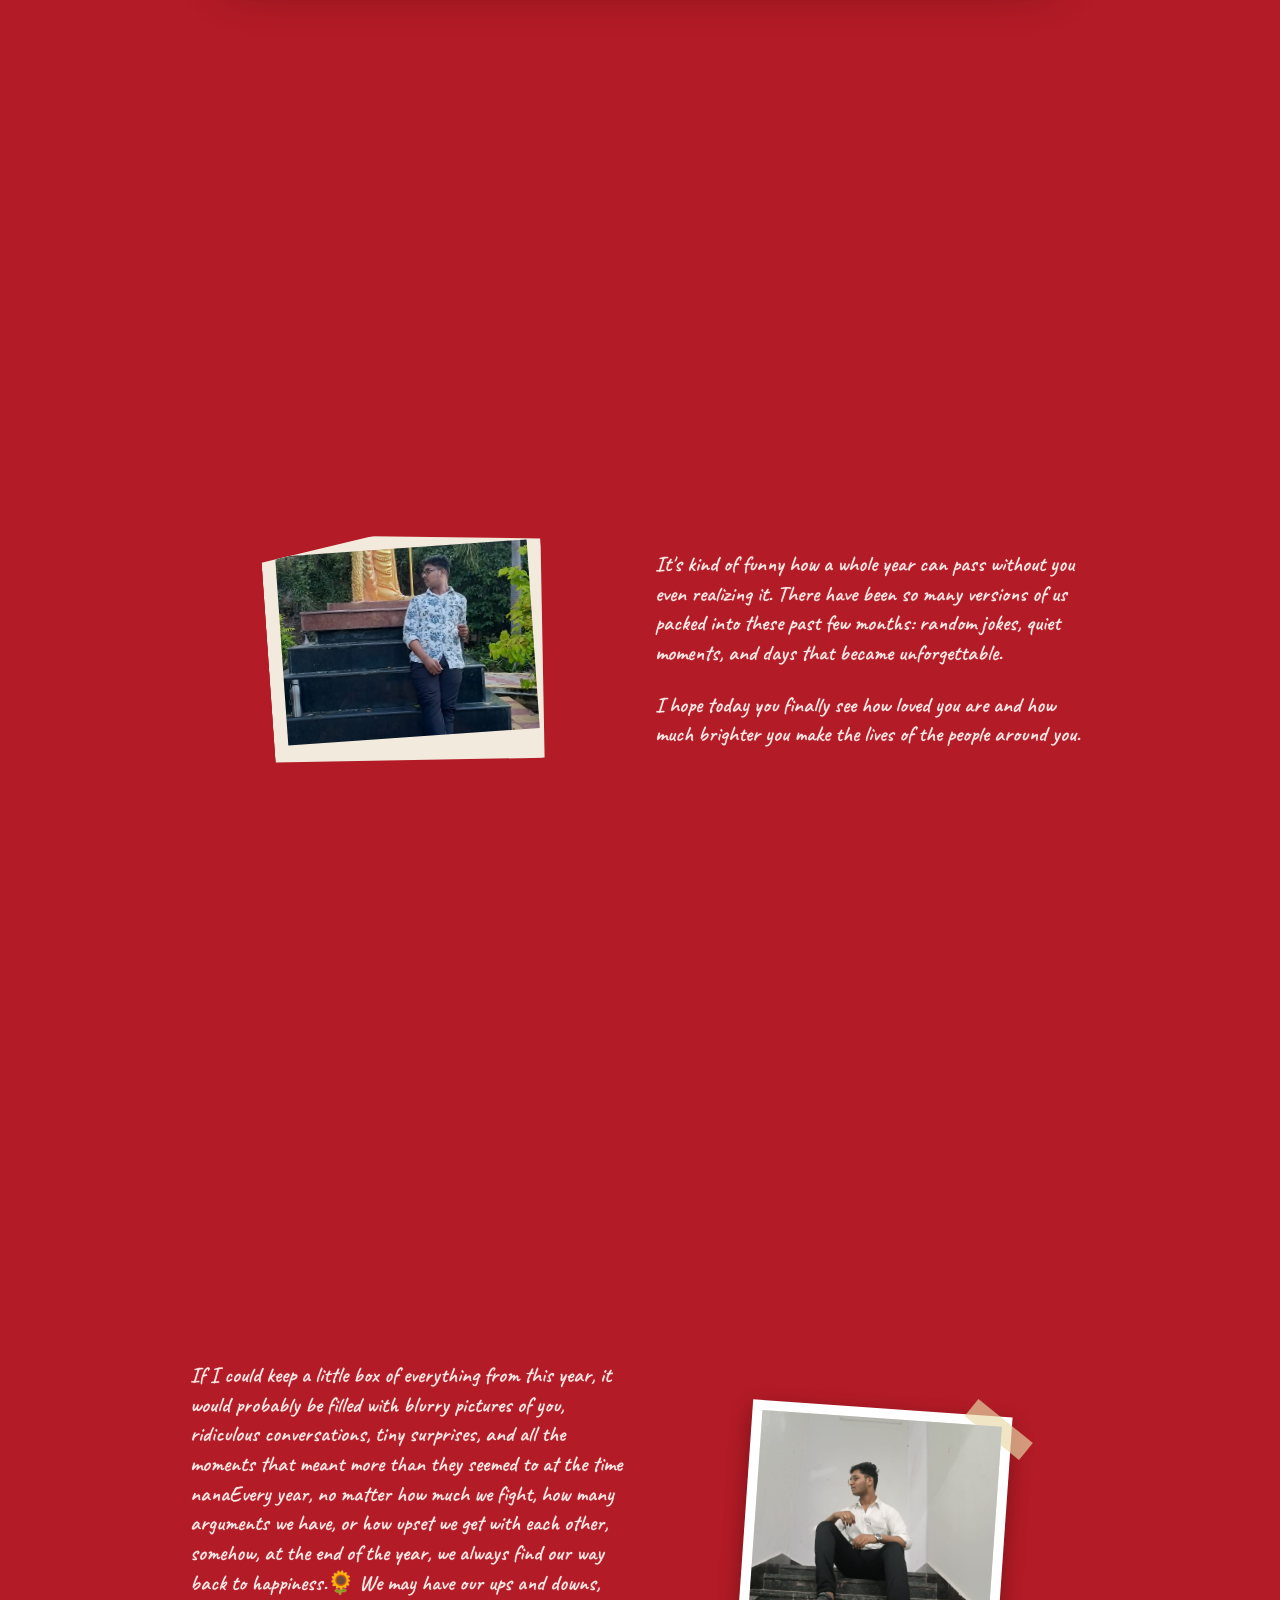
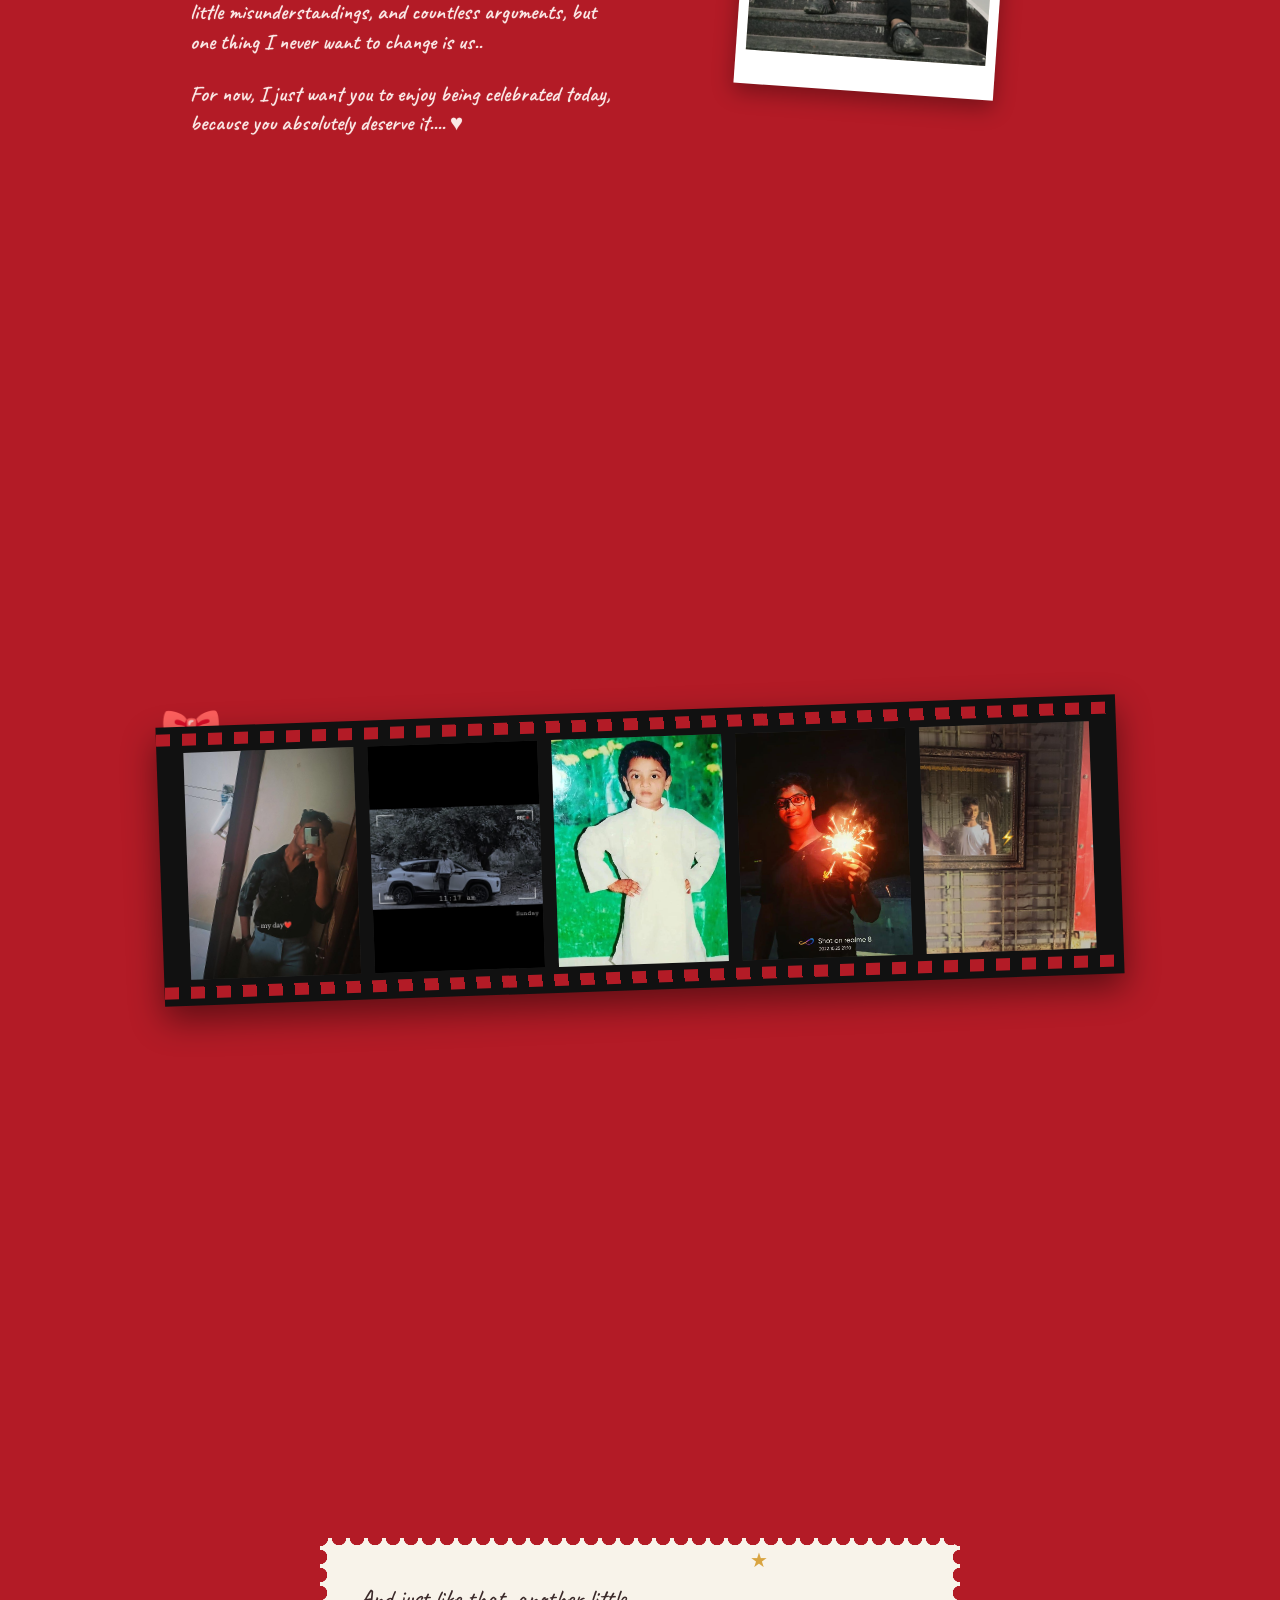
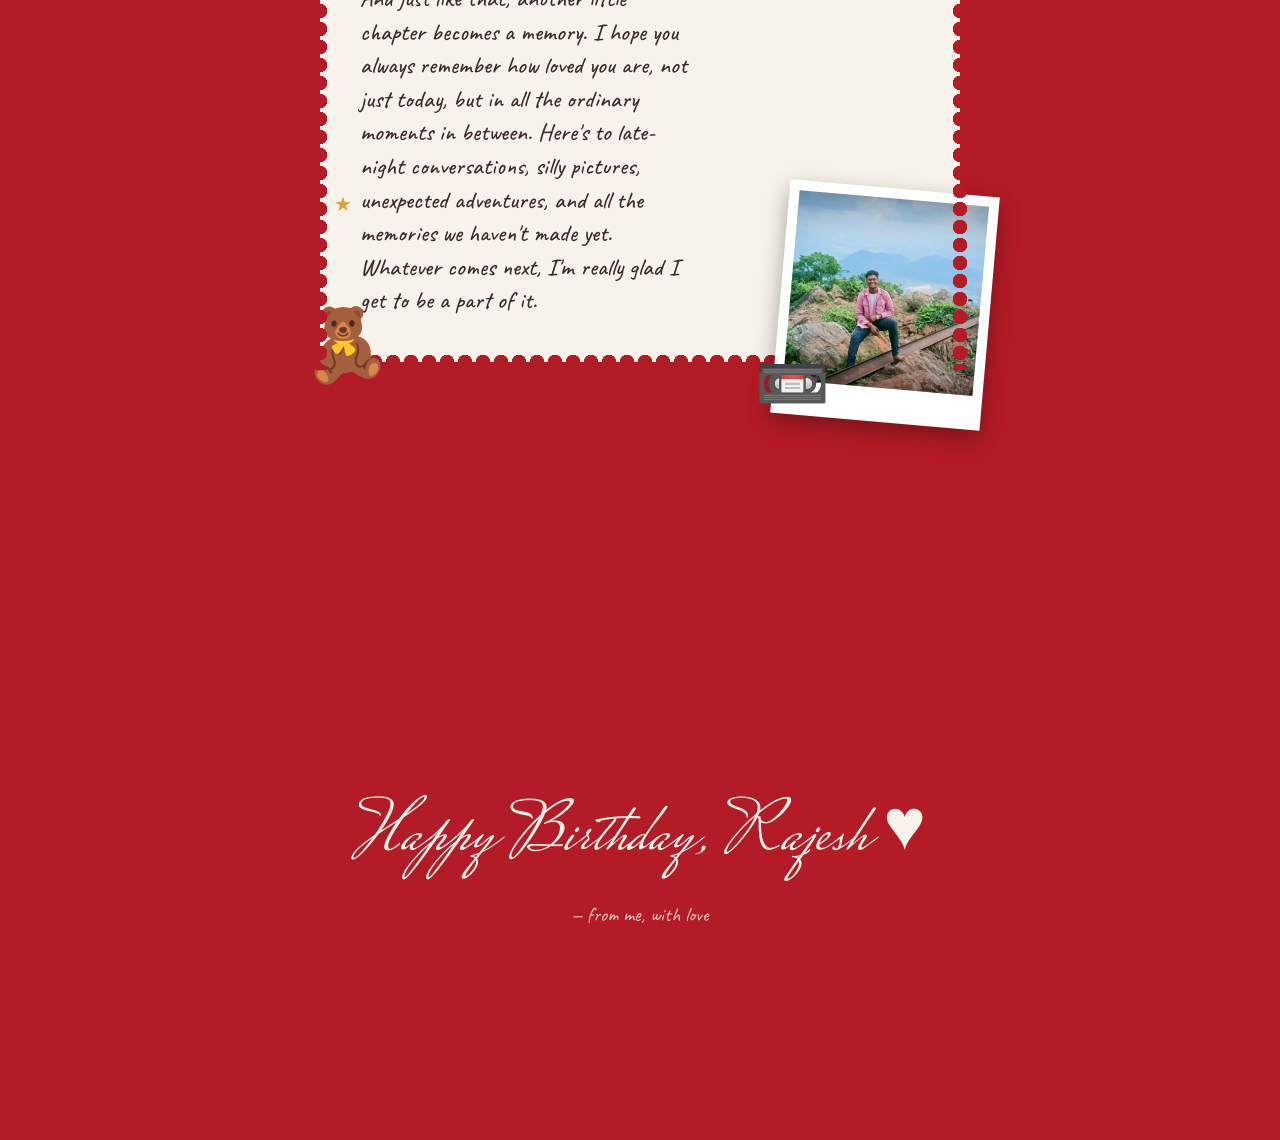
==== commit c8bbd29c: "Fix HTML encoding issues in index.html" ====
--- a/index.html
+++ b/index.html
@@ -141,8 +141,9 @@
 <section>
   <div class="notes">
     <div>
-      <p class="txt" id="t3">If I could keep a little box of everything from this year, it would probably be filled with blurry pictures of you, ridiculous conversations, tiny surprises, and all the moments that meant more than they seemed to at the time nana.</p>
-      <p class="txt" id="t4">For now, I just want you to enjoy being celebrated today, because you absolutely deserve it. ♥</p>
+      <p class="txt" id="t3">If I could keep a little box of everything from this year, it would probably be filled with blurry pictures of you, ridiculous conversations, tiny surprises, and all the moments that meant more than they seemed to at the time nanaEvery year, no matter how much we fight, how many arguments we have, or how upset we get with each other, somehow, at the end of the year, we always find our way back to happiness.🌻
+We may have our ups and downs, little misunderstandings, and countless arguments, but one thing I never want to change is us..</p>
+      <p class="txt" id="t4">For now, I just want you to enjoy being celebrated today, because you absolutely deserve it.... ♥</p>
     </div>
     <div class="polaroid" style="transform:rotate(4deg);justify-self:center">
       <span class="tape" style="right:-22px;top:2px;transform:rotate(35deg)"></span>
